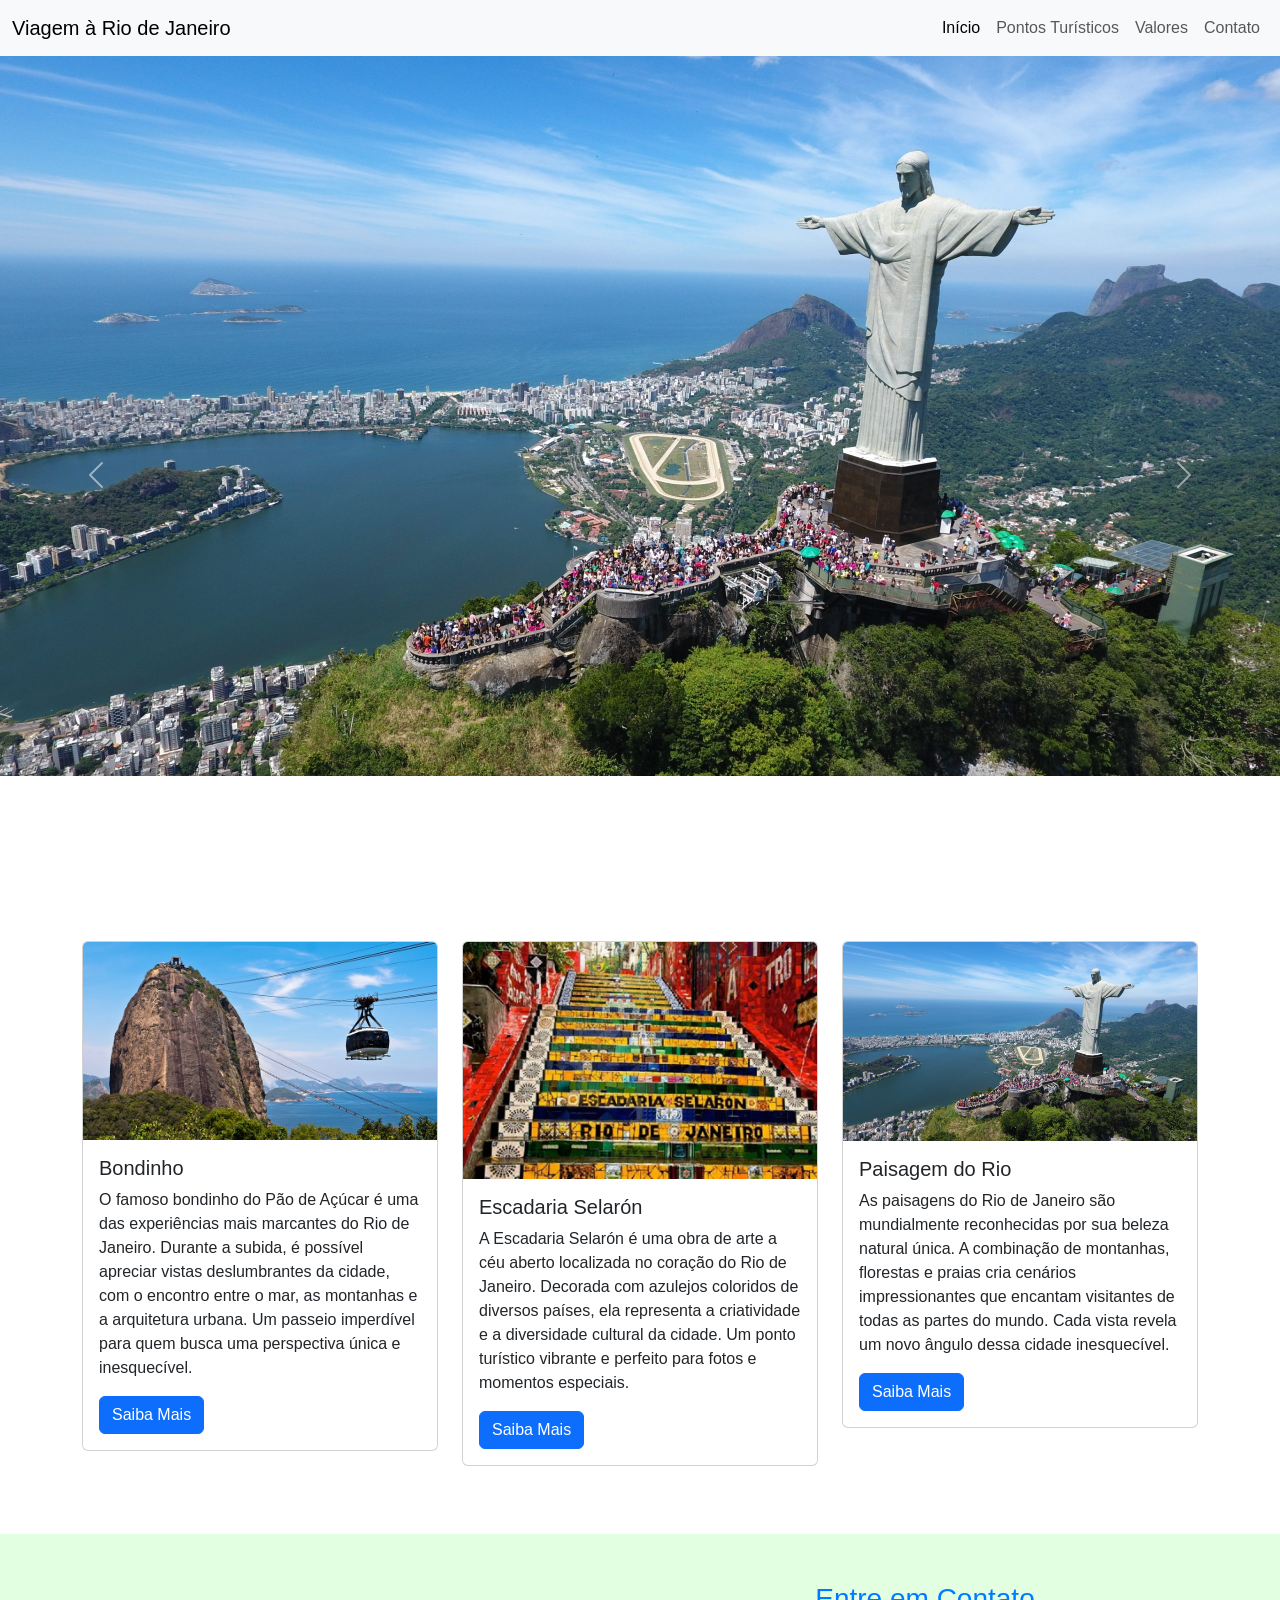
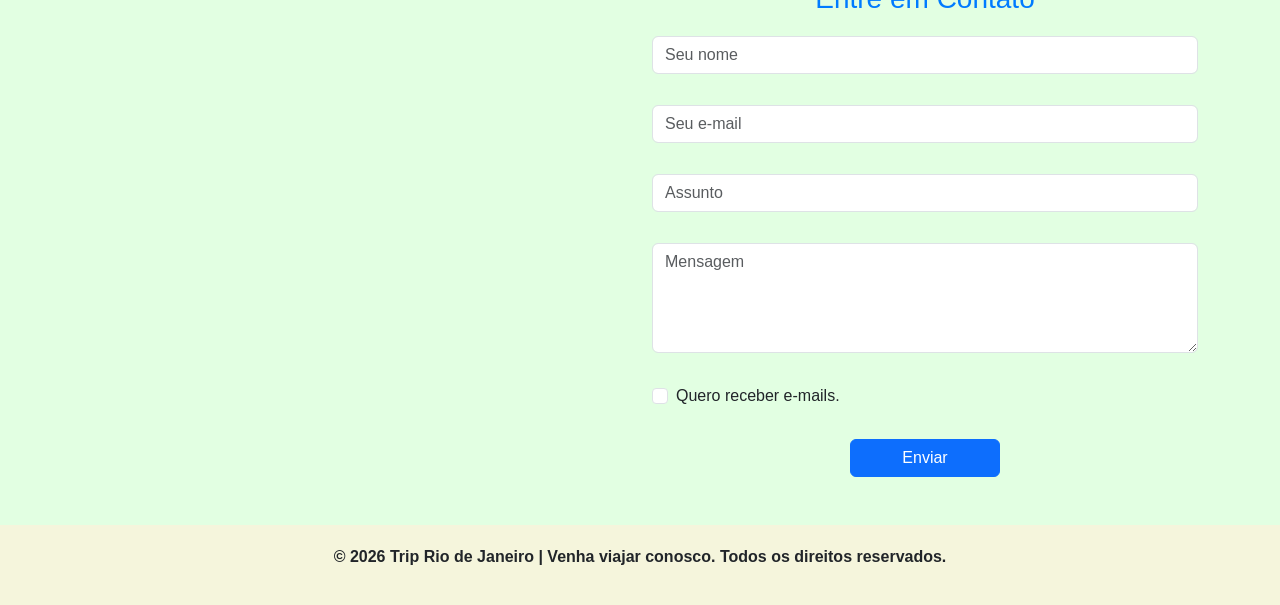
==== site-responsive/index.html @ 8bd14b31 "Implemented, images, cards and footer" ====
<!DOCTYPE html>
<html lang="pt-BR">

<head>
    <meta charset="UTF-8">
    <meta name="viewport" content="width=device-width, initial-scale=1.0">
    <title>Rio de Janeiro</title>
    <link rel="stylesheet" href="https://cdn.jsdelivr.net/npm/bootstrap@5.3.8/dist/css/bootstrap.min.css"
        integrity="sha384-sRIl4kxILFvY47J16cr9ZwB07vP4J8+LH7qKQnuqkuIAvNWLzeN8tE5YBujZqJLB" crossorigin="anonymous">
    <link rel="stylesheet" href="style.css">
    <link rel="icon" type="image/jpg" href="src/img/rio-favicon.webp">

</head>

<body>
    <!-- Menu -->
    <nav class="navbar navbar-expand-lg navbar-light bg-light">
        <div class="container-fluid">
            <a class="navbar-brand" href="#">Viagem à Rio de Janeiro</a>
            <button class="navbar-toggler" type="button" data-bs-toggle="collapse" data-bs-target="#navbarNavAltMarkup"
                aria-controls="navbarNavAltMarkup" aria-expanded="false" aria-label="Toggle navigation">
                <span class="navbar-toggler-icon"></span>
            </button>
            <div class="collapse navbar-collapse justify-content-end" id="navbarNavAltMarkup">
                <div class="navbar-nav align-items-center">
                    <a class="nav-link active" aria-current="page" href="#">Início</a>
                    <a class="nav-link" href="#">Pontos Turísticos</a>
                    <a class="nav-link" href="#">Valores</a>
                    <a class="nav-link" href="#contato">Contato</a>
                </div>
            </div>
        </div>
    </nav>

    <!-- Carousel -->
    <div id="carouselExampleIndicators" class="carousel slide" data-bs-ride="carousel">
        <div class="carousel-indicators">
            <button type="button" data-bs-target="#carouselExampleIndicators" data-bs-slide-to="0" class="active"
                aria-current="true" aria-label="Slide 1"></button>
            <button type="button" data-bs-target="#carouselExampleIndicators" data-bs-slide-to="1"
                aria-label="Slide 2"></button>
            <button type="button" data-bs-target="#carouselExampleIndicators" data-bs-slide-to="2"
                aria-label="Slide 3"></button>
        </div>
        <div class="carousel-inner">
            <div class="carousel-item active">
                <img src="src/img/cristo.jpg" class="d-block w-100" alt="Beira do Rio">
            </div>
            <div class="carousel-item">
                <img src="src/img/rio-banner.jpg" class="d-block w-100" alt="Beira Mar">
            </div>
            <div class="carousel-item">
                <img src="src/img/rio-praia.webp" class="d-block w-100" alt="Casas">
            </div>
        </div>
        <button class="carousel-control-prev" type="button" data-bs-target="#carouselExampleIndicators"
            data-bs-slide="prev">
            <span class="carousel-control-prev-icon" aria-hidden="true"></span>
            <span class="visually-hidden">Anterior</span>
        </button>
        <button class="carousel-control-next" type="button" data-bs-target="#carouselExampleIndicators"
            data-bs-slide="next">
            <span class="carousel-control-next-icon" aria-hidden="true"></span>
            <span class="visually-hidden">Próximo</span>
        </button>
    </div>

    <!-- Cards -->
    <div class="container my-5">
        <div class="row g-4">
            <div class="col-md-4">
                <div class="card">
                    <img src="src/img/rio-bondinho.jpg" class="card-img-top" alt="Ponte">
                    <div class="card-body">
                        <h5 class="card-title">Bondinho</h5>
                        <p class="card-text">O famoso bondinho do Pão de Açúcar é uma das experiências mais marcantes do Rio de Janeiro. Durante a subida, é possível apreciar vistas deslumbrantes da cidade, com o encontro entre o mar, as montanhas e a arquitetura urbana. Um passeio imperdível para quem busca uma perspectiva única e inesquecível.</p>
                        <a href="#" class="btn btn-primary">Saiba Mais</a>
                    </div>
                </div>
            </div>
            <div class="col-md-4">
                <div class="card">
                    <img src="src/img/rio-escadas.jpg" class="card-img-top" alt="Cidade">
                    <div class="card-body">
                        <h5 class="card-title">Escadaria Selarón</h5>
                        <p class="card-text">A Escadaria Selarón é uma obra de arte a céu aberto localizada no coração do Rio de Janeiro. Decorada com azulejos coloridos de diversos países, ela representa a criatividade e a diversidade cultural da cidade. Um ponto turístico vibrante e perfeito para fotos e momentos especiais.</p>
                        <a href="#" class="btn btn-primary">Saiba Mais</a>
                    </div>
                </div>
            </div>
            <div class="col-md-4">
                <div class="card">
                    <img src="src/img/cristo.jpg" class="card-img-top" alt="Paisagem">
                    <div class="card-body">
                        <h5 class="card-title">Paisagem do Rio</h5>
                        <p class="card-text">As paisagens do Rio de Janeiro são mundialmente reconhecidas por sua beleza natural única. A combinação de montanhas, florestas e praias cria cenários impressionantes que encantam visitantes de todas as partes do mundo. Cada vista revela um novo ângulo dessa cidade inesquecível.
                        </p>
                        <a href="#" class="btn btn-primary">Saiba Mais</a>
                    </div>
                </div>
            </div>
        </div>
    </div>

    <!-- Contato com mapa -->
    <section id="contato" class="py-5 corverde">
        <div class="container">
            <div class="row align-items-center">
                <!-- Mapa à esquerda -->
                <div class="col-md-6 mb-4 mb-md-0">
                    <iframe
                        src="https://www.google.com/maps/embed?pb=!1m18!1m12!1m3!1d3550.422656559625!2d-48.586697088989965!3d-27.14298900276669!2m3!1f0!2f0!3f0!3m2!1i1024!2i768!4f13.1!3m3!1m2!1s0x94d8af667c6d0c69%3A0xef637a37a20a9c0d!2sHard%20Rock%20Cafe%20Itapema!5e0!3m2!1sen!2sbr!4v1774647081631!5m2!1sen!2sbr"
                        width="100%" height="350" style="border:0;" allowfullscreen="" loading="lazy"
                        referrerpolicy="no-referrer-when-downgrade"></iframe>
                </div>

                <!-- Formulário à direita -->
                <div class="col-md-6">
                    <h3>Entre em Contato</h3>
                    <form>
                        <input type="text" class="form-control mb-3" placeholder="Seu nome" required>
                        <input type="email" class="form-control mb-3" placeholder="Seu e-mail" required>
                        <input type="text" class="form-control mb-3" placeholder="Assunto" required>
                        <textarea class="form-control mb-3" rows="4" placeholder="Mensagem" required></textarea>
                        <div class="form-check mb-3">
                            <input type="checkbox" class="form-check-input" id="newsletterCheck">
                            <label class="form-check-label" for="newsletterCheck">Quero receber e-mails.</label>
                        </div>
                        <button type="submit" class="btn btn-primary">Enviar</button>
                    </form>
                </div>
            </div>
        </div>
    </section>

    <!-- Footer -->
    <footer>
        <p>© 2026 Trip Rio de Janeiro | Venha viajar conosco. Todos os direitos reservados.</p>
    </footer>

    <script src="https://cdn.jsdelivr.net/npm/bootstrap@5.3.8/dist/js/bootstrap.bundle.min.js"></script>
</body>

</html>
---- site-responsive/style.css ----
body {
    font-family: Arial, sans-serif;
}

/* Carousel */
.carousel-item img {
    height: 500px;
    object-fit: cover;
}

/* Cards */
.card {
    margin-bottom: 20px;
}

.corverde {
    background-color: #e2ffe2;
}

/* Contato */
#contato h3 {
    color: #007bff;
    margin-bottom: 20px;
    text-align: center;
}

#contato iframe {
    border-radius: 8px;
    min-height: 300px;
}

#contato form {
    display: flex;
    flex-direction: column;
    gap: 15px;
}

#contato button {
    width: 150px;
    align-self: center;
}

/* Footer */
footer {
    background-color: #f5f5dc;
    padding: 20px;
    text-align: center;
    font-weight: bold;
}

/* Responsividade */
@media (max-width: 768px) {
    #contato .row {
        flex-direction: column-reverse;
    }

    #contato iframe {
        min-height: 250px;
    }

    #contato button {
        width: 100%;
    }
}

.carousel-item {
    height: 93vh;
}

.carousel-item img {
    height: auto; /* altura do banner */
    width: 15px;
    object-fit: cover; /* mantém proporção e corta de forma bonita */
}
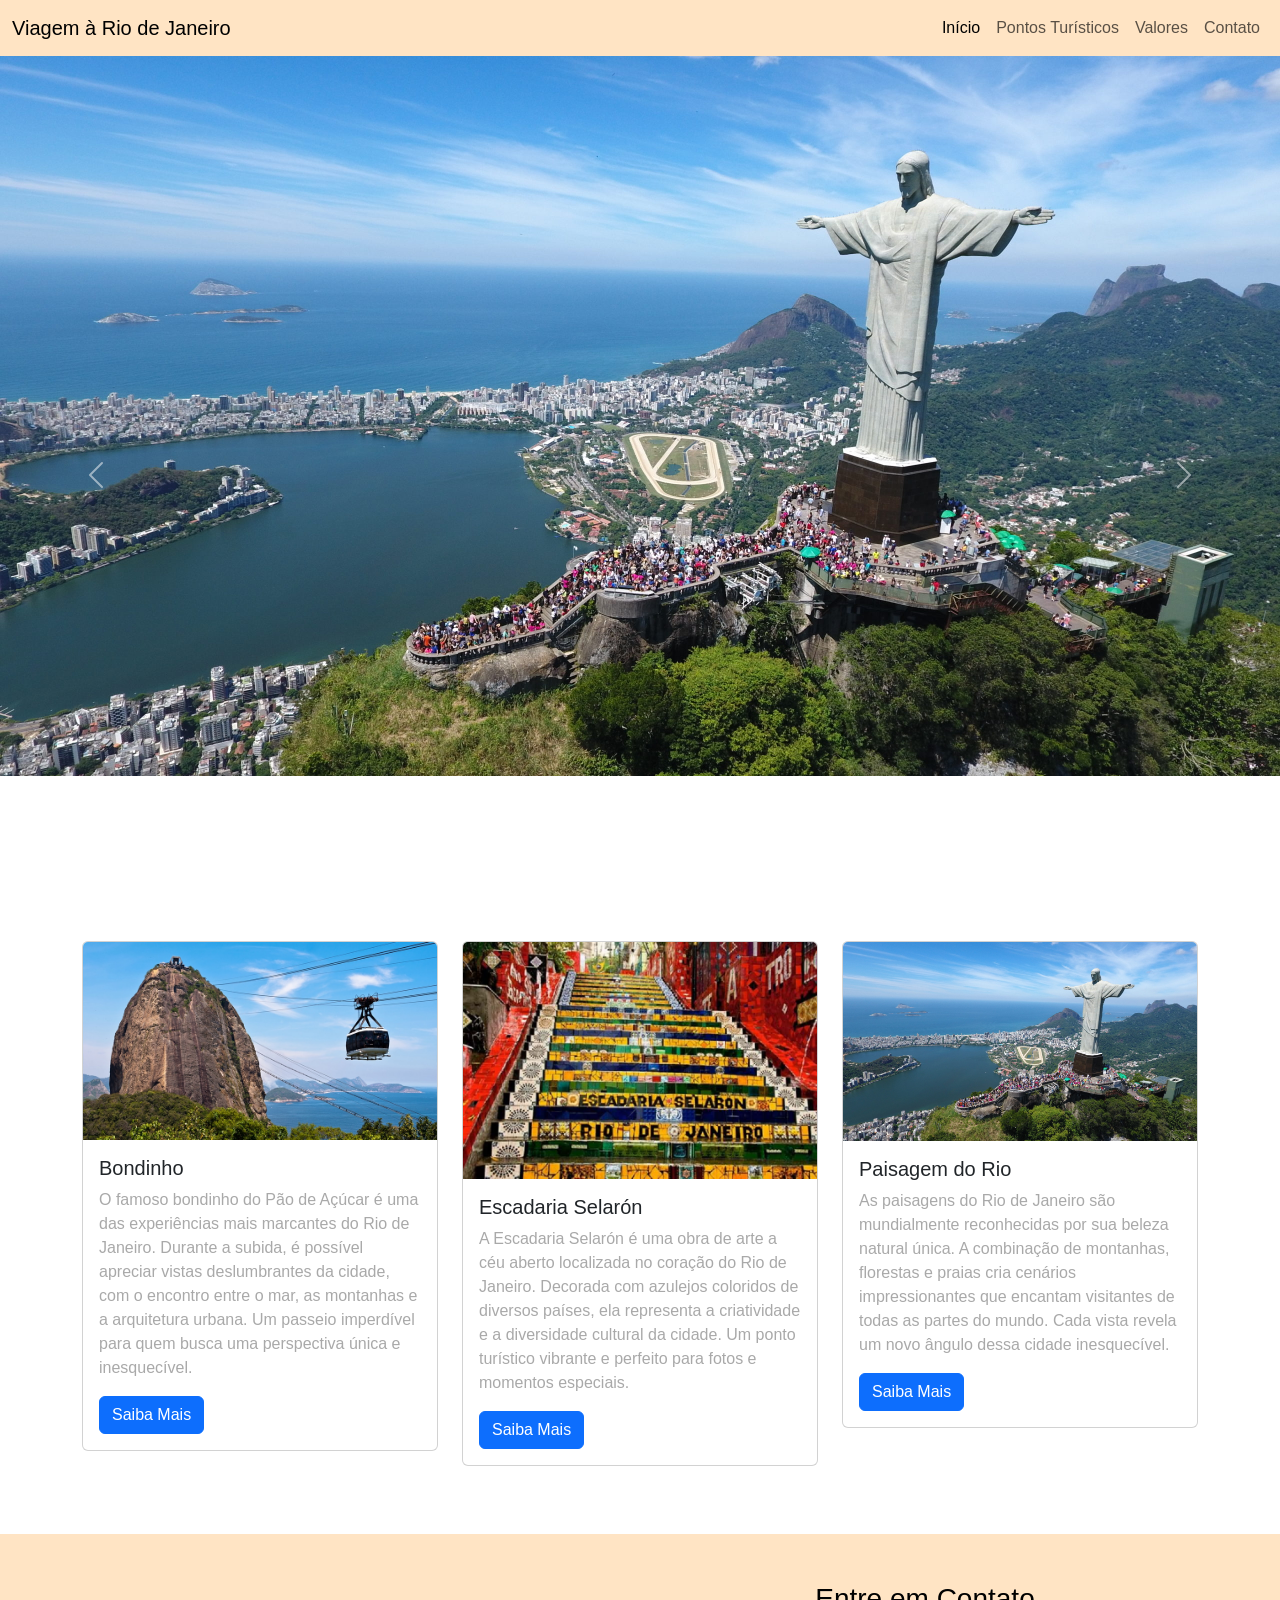
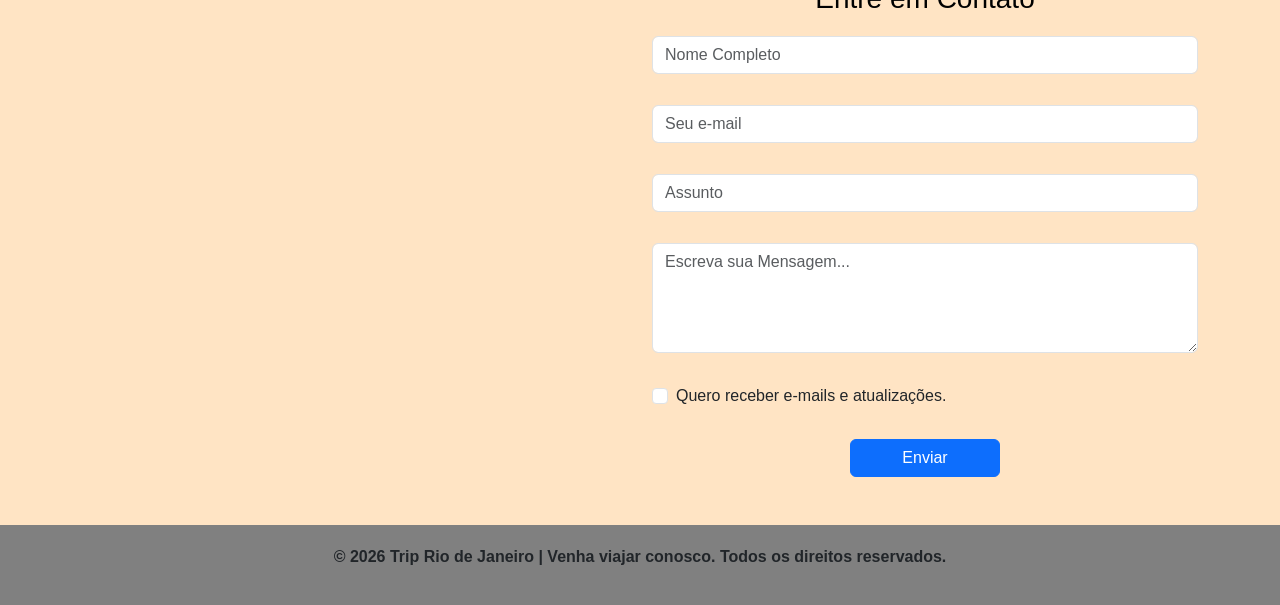
==== commit 3eeb6ad2: "Alteracao no CSS" ====
--- a/site-responsive/index.html
+++ b/site-responsive/index.html
@@ -14,7 +14,7 @@
 
 <body>
     <!-- Menu -->
-    <nav class="navbar navbar-expand-lg navbar-light bg-light">
+    <nav class="navbar navbar-expand-lg navbar-light ">
         <div class="container-fluid">
             <a class="navbar-brand" href="#">Viagem à Rio de Janeiro</a>
             <button class="navbar-toggler" type="button" data-bs-toggle="collapse" data-bs-target="#navbarNavAltMarkup"
@@ -44,13 +44,13 @@
         </div>
         <div class="carousel-inner">
             <div class="carousel-item active">
-                <img src="src/img/cristo.jpg" class="d-block w-100" alt="Beira do Rio">
+                <img src="src/img/cristo.jpg" class="d-block w-100" alt="Imagem do Cristo">
             </div>
             <div class="carousel-item">
-                <img src="src/img/rio-banner.jpg" class="d-block w-100" alt="Beira Mar">
+                <img src="src/img/rio-banner.jpg" class="d-block w-100" alt="Imagem cidade">
             </div>
             <div class="carousel-item">
-                <img src="src/img/rio-praia.webp" class="d-block w-100" alt="Casas">
+                <img src="src/img/rio-praia.webp" class="d-block w-100" alt="Imagem praia">
             </div>
         </div>
         <button class="carousel-control-prev" type="button" data-bs-target="#carouselExampleIndicators"
@@ -103,28 +103,25 @@
     </div>
 
     <!-- Contato com mapa -->
-    <section id="contato" class="py-5 corverde">
+    <section id="contato" class="py-5 contatoform">
         <div class="container">
             <div class="row align-items-center">
                 <!-- Mapa à esquerda -->
                 <div class="col-md-6 mb-4 mb-md-0">
-                    <iframe
-                        src="https://www.google.com/maps/embed?pb=!1m18!1m12!1m3!1d3550.422656559625!2d-48.586697088989965!3d-27.14298900276669!2m3!1f0!2f0!3f0!3m2!1i1024!2i768!4f13.1!3m3!1m2!1s0x94d8af667c6d0c69%3A0xef637a37a20a9c0d!2sHard%20Rock%20Cafe%20Itapema!5e0!3m2!1sen!2sbr!4v1774647081631!5m2!1sen!2sbr"
-                        width="100%" height="350" style="border:0;" allowfullscreen="" loading="lazy"
-                        referrerpolicy="no-referrer-when-downgrade"></iframe>
+                    <iframe src="https://www.google.com/maps/embed?pb=!1m18!1m12!1m3!1d3673.9541406239955!2d-43.213062123853405!3d-22.95191597922342!2m3!1f0!2f0!3f0!3m2!1i1024!2i768!4f13.1!3m3!1m2!1s0x997fd5984aa13f%3A0x9dc984d7019502de!2sCristo%20Redentor!5e0!3m2!1spt-BR!2sbr!4v1774902396347!5m2!1spt-BR!2sbr" width="600" height="450" style="border:0;" allowfullscreen="" loading="lazy" referrerpolicy="no-referrer-when-downgrade"></iframe>
                 </div>
 
                 <!-- Formulário à direita -->
                 <div class="col-md-6">
                     <h3>Entre em Contato</h3>
                     <form>
-                        <input type="text" class="form-control mb-3" placeholder="Seu nome" required>
+                        <input type="text" class="form-control mb-3" placeholder="Nome Completo" required>
                         <input type="email" class="form-control mb-3" placeholder="Seu e-mail" required>
                         <input type="text" class="form-control mb-3" placeholder="Assunto" required>
-                        <textarea class="form-control mb-3" rows="4" placeholder="Mensagem" required></textarea>
+                        <textarea class="form-control mb-3" rows="4" placeholder="Escreva sua Mensagem..." required></textarea>
                         <div class="form-check mb-3">
                             <input type="checkbox" class="form-check-input" id="newsletterCheck">
-                            <label class="form-check-label" for="newsletterCheck">Quero receber e-mails.</label>
+                            <label class="form-check-label" for="newsletterCheck">Quero receber e-mails e atualizações.</label>
                         </div>
                         <button type="submit" class="btn btn-primary">Enviar</button>
                     </form>
--- a/site-responsive/style.css
+++ b/site-responsive/style.css
@@ -1,5 +1,9 @@
 body {
     font-family: Arial, sans-serif;
+}
+
+.navbar {
+    background-color:bisque;
 }
 
 /* Carousel */
@@ -13,13 +17,17 @@
     margin-bottom: 20px;
 }
 
-.corverde {
-    background-color: #e2ffe2;
+.card-text {
+    color:darkgrey
+}
+
+.contatoform {
+    background-color: bisque;
 }
 
 /* Contato */
 #contato h3 {
-    color: #007bff;
+    color: #000000;
     margin-bottom: 20px;
     text-align: center;
 }
@@ -42,7 +50,7 @@
 
 /* Footer */
 footer {
-    background-color: #f5f5dc;
+    background-color:gray;
     padding: 20px;
     text-align: center;
     font-weight: bold;
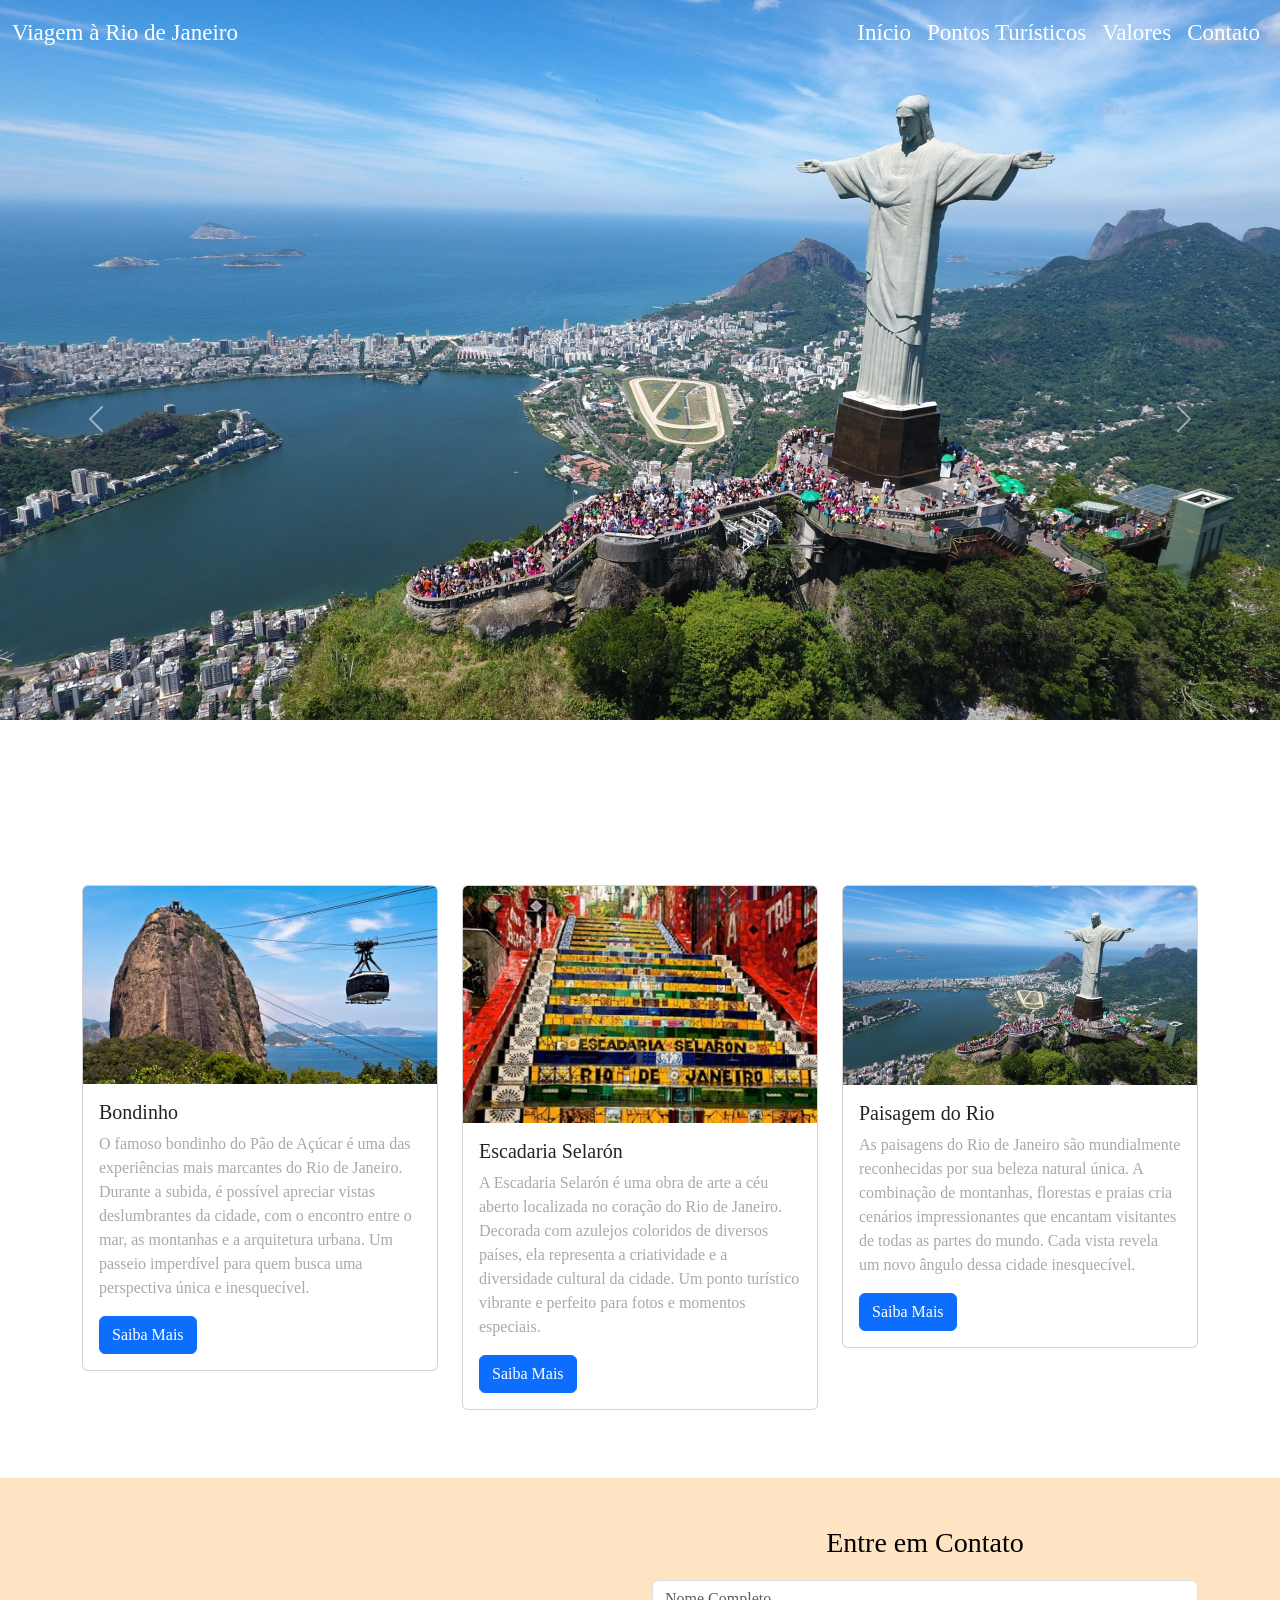
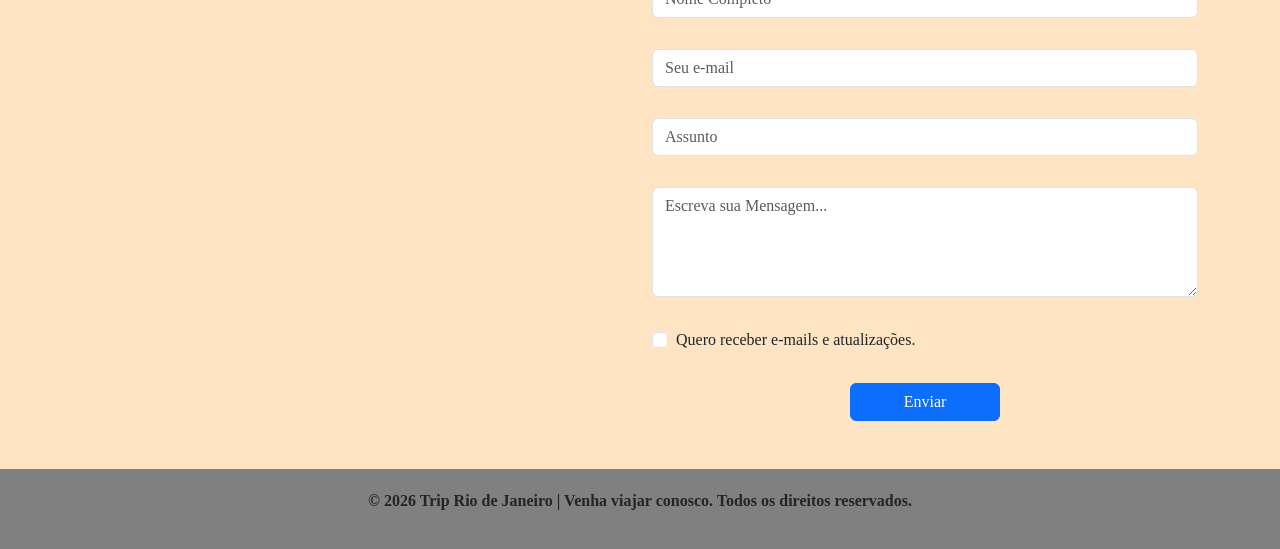
==== commit 60410119: "Novo projeto ADS calculadora" ====
--- a/site-responsive/index.html
+++ b/site-responsive/index.html
@@ -9,7 +9,6 @@
         integrity="sha384-sRIl4kxILFvY47J16cr9ZwB07vP4J8+LH7qKQnuqkuIAvNWLzeN8tE5YBujZqJLB" crossorigin="anonymous">
     <link rel="stylesheet" href="style.css">
     <link rel="icon" type="image/jpg" href="src/img/rio-favicon.webp">
-
 </head>
 
 <body>
@@ -74,7 +73,7 @@
                     <div class="card-body">
                         <h5 class="card-title">Bondinho</h5>
                         <p class="card-text">O famoso bondinho do Pão de Açúcar é uma das experiências mais marcantes do Rio de Janeiro. Durante a subida, é possível apreciar vistas deslumbrantes da cidade, com o encontro entre o mar, as montanhas e a arquitetura urbana. Um passeio imperdível para quem busca uma perspectiva única e inesquecível.</p>
-                        <a href="#" class="btn btn-primary">Saiba Mais</a>
+                        <a href="#"class="btn btn-primary">Saiba Mais</a>
                     </div>
                 </div>
             </div>
--- a/site-responsive/style.css
+++ b/site-responsive/style.css
@@ -1,14 +1,43 @@
 body {
-    font-family: Arial, sans-serif;
+    font-family: Open Sans, Montserrat;
 }
 
-.navbar {
-    background-color:bisque;
+/* Fundo menu-navegacao/transparente */
+.navbar{
+    position: absolute;
+    top: 0;
+    width: 100%;
+    z-index: 10;
+    background: transparent !important;
+}
+
+.navbar .nav-link,
+.navbar .navbar-brand {
+    color: white !important;
+    font-size: 23px;
+}
+
+.navbar-toggler {
+    border-color: white;
+}
+
+.navbar-toggler-icon {
+    filter: invert(1);
+}
+
+.navbar.scrolled {
+    background: rgba(0, 0, 0, 0.8) !important;
+    transition: 0.3s;
 }
 
 /* Carousel */
+.carousel-item {
+    height: 100vh;
+}
+
 .carousel-item img {
-    height: 500px;
+    height: 100%;
+    width: 100%;
     object-fit: cover;
 }
 
